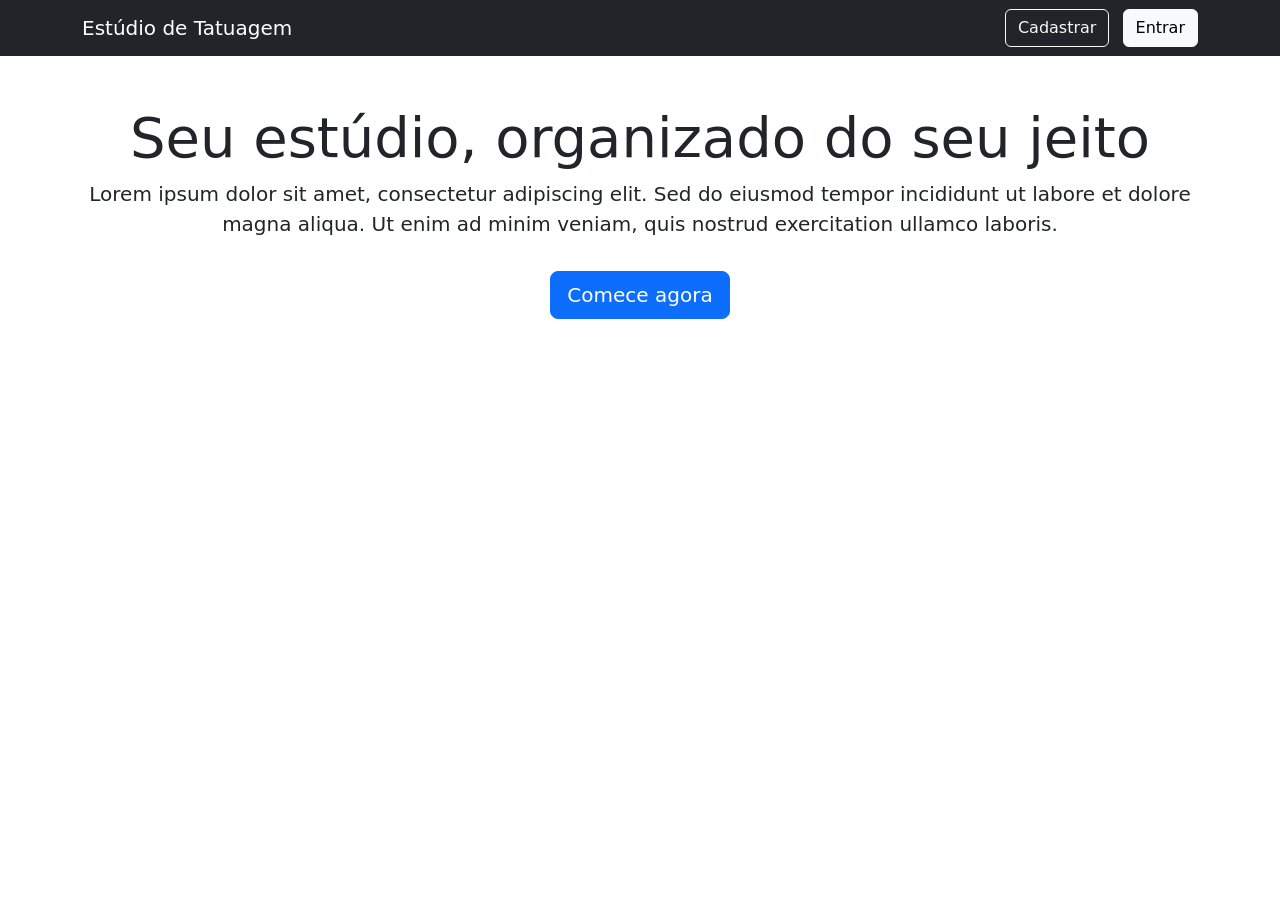
==== frontend/index.html @ 2a19530a "Aula 11, 12 e 13" ====
<!DOCTYPE html>
<html lang="pt-br">
<head>
  <meta charset="UTF-8">
  <title>Estúdio de Tatuagem</title>
  <link href="https://cdn.jsdelivr.net/npm/bootstrap@5.3.0/dist/css/bootstrap.min.css" rel="stylesheet">
</head>
<body>

  <nav class="navbar navbar-dark bg-dark">
    <div class="container">
      <span class="navbar-brand">Estúdio de Tatuagem</span>
      <div>
        <a href="cadastro.html" class="btn btn-outline-light me-2">Cadastrar</a>
        <a href="login.html" class="btn btn-light">Entrar</a>
      </div>
    </div>
  </nav>

  <div class="container py-5 text-center">
    <h1 class="display-4">Seu estúdio, organizado do seu jeito</h1>
    <p class="lead">
      Lorem ipsum dolor sit amet, consectetur adipiscing elit. Sed do eiusmod
      tempor incididunt ut labore et dolore magna aliqua. Ut enim ad minim
      veniam, quis nostrud exercitation ullamco laboris.
    </p>
    <a href="cadastro.html" class="btn btn-primary btn-lg mt-3">Comece agora</a>
  </div>

</body>
</html>
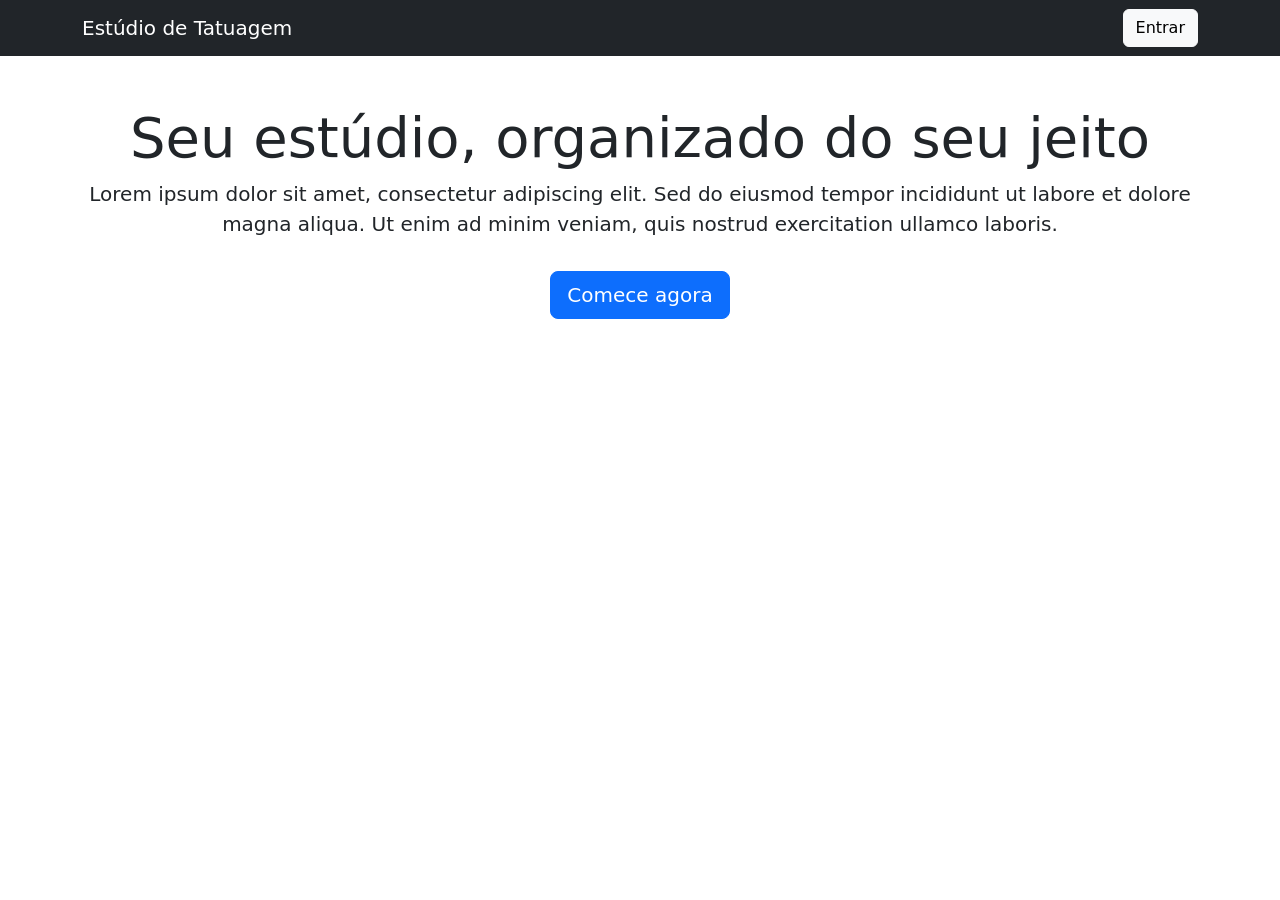
==== commit df2efece: "Aula 14, 15 e 16" ====
--- a/frontend/index.html
+++ b/frontend/index.html
@@ -11,7 +11,6 @@
     <div class="container">
       <span class="navbar-brand">Estúdio de Tatuagem</span>
       <div>
-        <a href="cadastro.html" class="btn btn-outline-light me-2">Cadastrar</a>
         <a href="login.html" class="btn btn-light">Entrar</a>
       </div>
     </div>
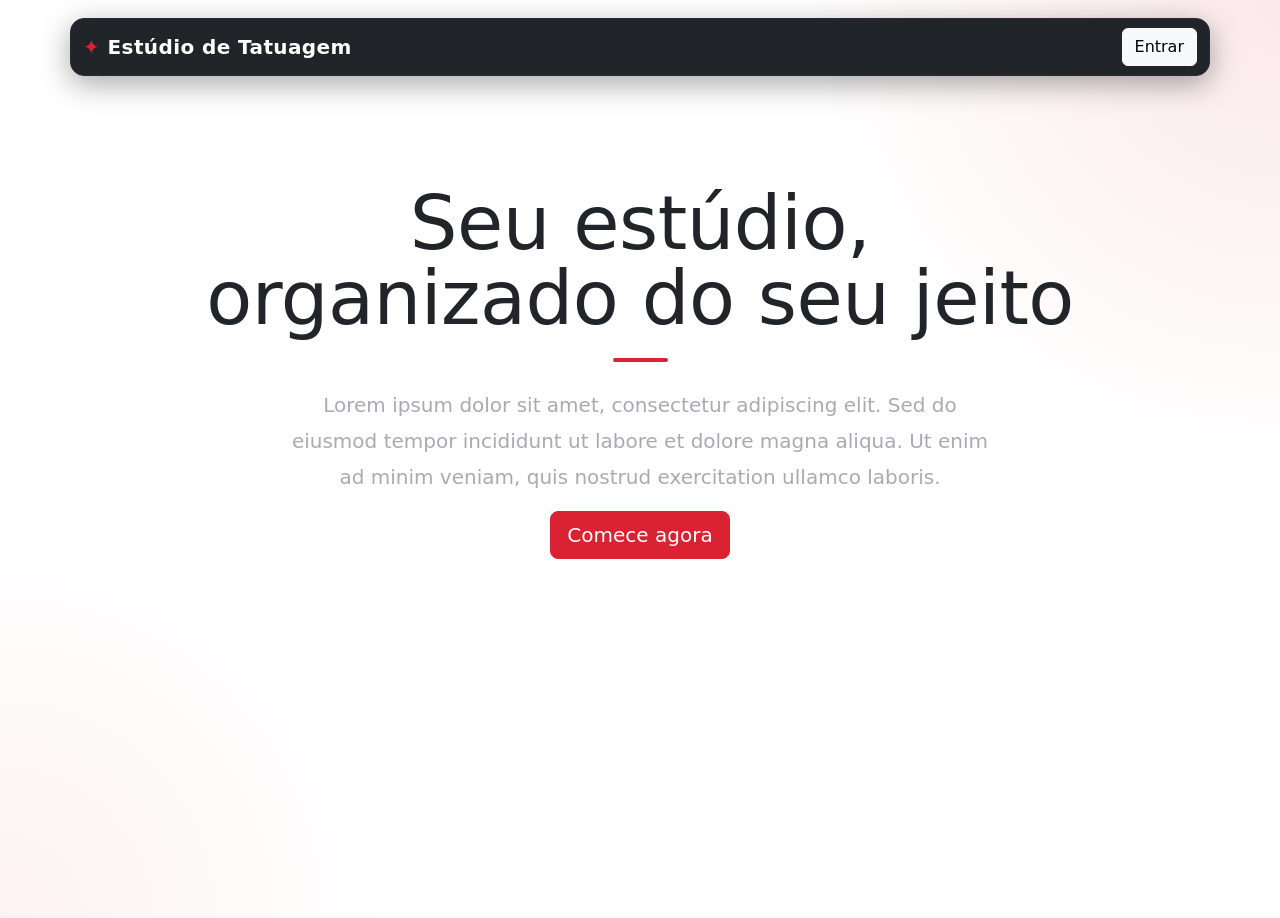
==== commit a0cf1d0e: "implementei o css e arrumei os problemas do meu código" ====
--- a/frontend/index.html
+++ b/frontend/index.html
@@ -3,6 +3,7 @@
 <head>
   <meta charset="UTF-8">
   <title>Estúdio de Tatuagem</title>
+  <link rel="stylesheet" href="style.css">
   <link href="https://cdn.jsdelivr.net/npm/bootstrap@5.3.0/dist/css/bootstrap.min.css" rel="stylesheet">
 </head>
 <body>
--- a/frontend/style.css
+++ b/frontend/style.css
@@ -0,0 +1,409 @@
+:root {
+    --preto: #0b0b0d;
+    --preto-2: #141416;
+    --cinza: #202024;
+    --cinza-claro: #8f8f98;
+    --branco: #f5f5f5;
+    --vermelho: #d92332;
+    --vermelho-hover: #b91d2a;
+    --borda: #2b2b31;
+    --verde: #25a66a;
+    --amarelo: #e5b94c;
+}
+
+* {
+    box-sizing: border-box;
+}
+
+body {
+    margin: 0;
+    min-height: 100vh;
+    background:
+        radial-gradient(
+            circle at top right,
+            rgba(217, 35, 50, 0.10),
+            transparent 30%
+        ),
+        radial-gradient(
+            circle at bottom left,
+            rgba(217, 35, 50, 0.06),
+            transparent 25%
+        ),
+        var(--preto);
+    color: var(--branco);
+    font-family: "Segoe UI", Arial, sans-serif;
+}
+
+
+
+a {
+    color: #fff;
+    text-decoration: none;
+}
+
+a:hover {
+    color: #fff;
+}
+
+.navbar {
+    background: rgba(15, 15, 17, 0.96) !important;
+    border: 1px solid var(--borda);
+    border-radius: 14px;
+    padding: 14px 18px;
+    box-shadow: 0 8px 30px rgba(0, 0, 0, 0.35);
+}
+
+.navbar-brand {
+    color: #fff !important;
+    font-size: 1.25rem;
+    font-weight: 800;
+    letter-spacing: 0.4px;
+}
+
+.navbar-brand::before {
+    content: "✦ ";
+    color: var(--vermelho);
+}
+
+.navbar a.text-light {
+    transition: 0.2s ease;
+    font-weight: 500;
+}
+
+.navbar a.text-light:hover {
+    color: #fff !important;
+    transform: translateY(-1px);
+}
+
+.navbar .btn-outline-light {
+    border-color: #555;
+}
+
+.navbar .btn-outline-light:hover {
+    background: var(--vermelho);
+    border-color: var(--vermelho);
+}
+
+h1 {
+    margin-top: 10px;
+    margin-bottom: 25px;
+    font-weight: 800;
+    letter-spacing: -0.5px;
+}
+
+h1::after {
+    content: "";
+    display: block;
+    width: 55px;
+    height: 4px;
+    margin-top: 10px;
+    background: var(--vermelho);
+    border-radius: 10px;
+}
+
+h2,
+h3 {
+    font-weight: 700;
+}
+
+
+
+form {
+    background: var(--preto-2);
+    border: 1px solid var(--borda);
+    border-radius: 16px;
+    padding: 22px;
+    box-shadow: 0 10px 30px rgba(0, 0, 0, 0.22);
+}
+
+.form-control,
+.form-select {
+    min-height: 44px;
+    background-color: #101013;
+    border: 1px solid #303037;
+    color: #fff;
+    border-radius: 9px;
+    transition:
+        border-color 0.2s,
+        box-shadow 0.2s,
+        background 0.2s;
+}
+
+.form-control::placeholder {
+    color: #777780;
+}
+
+.form-control:focus,
+.form-select:focus {
+    color: #fff;
+    background-color: #111115;
+    border-color: var(--vermelho);
+    box-shadow: 0 0 0 3px rgba(217, 35, 50, 0.14);
+}
+
+.form-select option {
+    background: #151518;
+    color: #fff;
+}
+
+.form-label {
+    color: #d8d8dc;
+    font-weight: 600;
+    margin-bottom: 7px;
+}
+
+
+
+input[type="file"] {
+    padding: 8px;
+}
+
+input[type="file"]::file-selector-button {
+    background: var(--cinza);
+    color: #fff;
+    border: 0;
+    border-radius: 7px;
+    padding: 7px 12px;
+    margin-right: 10px;
+    cursor: pointer;
+}
+
+input[type="file"]::file-selector-button:hover {
+    background: #303038;
+}
+
+
+
+.btn {
+    border-radius: 9px;
+    font-weight: 700;
+    transition: 0.2s ease;
+}
+
+.btn-primary {
+    background: var(--vermelho) !important;
+    border-color: var(--vermelho) !important;
+}
+
+.btn-primary:hover {
+    background: var(--vermelho-hover) !important;
+    border-color: var(--vermelho-hover) !important;
+    transform: translateY(-1px);
+}
+
+.btn-secondary {
+    background: #29292f !important;
+    border-color: #38383f !important;
+}
+
+.btn-secondary:hover {
+    background: #35353c !important;
+    transform: translateY(-1px);
+}
+
+.btn-danger {
+    background: #b8202d;
+    border-color: #b8202d;
+}
+
+.btn-success {
+    background: var(--verde);
+    border-color: var(--verde);
+}
+
+
+
+.table {
+    margin-top: 20px;
+    overflow: hidden;
+    border-radius: 14px;
+    border-color: var(--borda);
+    color: #eee;
+    vertical-align: middle;
+}
+
+.table > :not(caption) > * > * {
+    background-color: var(--preto-2);
+    color: #eee;
+    border-color: var(--borda);
+    padding: 13px 12px;
+}
+
+.table thead th {
+    background: #242429 !important;
+    color: #fff !important;
+    border-bottom: 2px solid var(--vermelho) !important;
+    font-weight: 700;
+    white-space: nowrap;
+}
+
+.table tbody tr {
+    transition: background 0.15s ease;
+}
+
+.table tbody tr:hover td {
+    background: #1c1c21 !important;
+}
+
+.table a {
+    color: #ff6975;
+}
+
+
+
+body:has(.navbar) .container {
+    position: relative;
+}
+
+body .row.g-3 > [class*="col-"] a.btn {
+    min-height: 90px;
+    display: flex;
+    align-items: center;
+    justify-content: center;
+    font-size: 1.05rem;
+    border-radius: 14px;
+    box-shadow: 0 8px 20px rgba(0, 0, 0, 0.2);
+}
+
+
+body > .container[style*="max-width"] {
+    margin-top: 7vh;
+    background: var(--preto-2);
+    border: 1px solid var(--borda);
+    border-radius: 20px;
+    padding: 38px !important;
+    box-shadow: 0 20px 60px rgba(0, 0, 0, 0.45);
+}
+
+body > .container[style*="max-width"] h1 {
+    text-align: center;
+}
+
+body > .container[style*="max-width"] form {
+    padding: 0;
+    border: 0;
+    box-shadow: none;
+    background: transparent;
+}
+
+body > .container[style*="max-width"] p {
+    color: var(--cinza-claro);
+}
+
+body > .container[style*="max-width"] p a {
+    color: #ff5967;
+    font-weight: 700;
+}
+
+
+body:not(.container) > .navbar {
+    margin: 18px auto 0;
+    max-width: 1140px;
+}
+
+body > .container.py-5.text-center {
+    max-width: 900px;
+    padding-top: 110px !important;
+    padding-bottom: 100px !important;
+}
+
+body > .container.py-5.text-center h1 {
+    font-size: clamp(2.4rem, 6vw, 4.7rem);
+    line-height: 1;
+    margin-bottom: 25px;
+}
+
+body > .container.py-5.text-center h1::after {
+    margin: 22px auto 0;
+}
+
+body > .container.py-5.text-center .lead {
+    color: #aaaab2;
+    line-height: 1.8;
+    max-width: 720px;
+    margin: auto;
+}
+
+
+#lista-estilos {
+    padding: 12px;
+    background: #101013;
+    border: 1px solid var(--borda);
+    border-radius: 10px;
+}
+
+#lista-estilos label,
+#lista-estilos .form-check {
+    color: #ddd;
+}
+
+
+.badge {
+    border-radius: 7px;
+    padding: 6px 9px;
+}
+
+@media (max-width: 900px) {
+
+    .navbar {
+        border-radius: 10px;
+    }
+
+    .navbar .container {
+        gap: 15px;
+    }
+
+    .navbar .container > div {
+        display: flex;
+        flex-wrap: wrap;
+        gap: 8px;
+    }
+
+    .navbar a.text-light {
+        margin-right: 8px !important;
+    }
+
+    .table {
+        display: block;
+        overflow-x: auto;
+        white-space: nowrap;
+    }
+}
+
+@media (max-width: 576px) {
+
+    body {
+        padding-left: 12px !important;
+        padding-right: 12px !important;
+    }
+
+    .navbar {
+        padding: 12px;
+    }
+
+    .navbar .container {
+        flex-direction: column;
+        align-items: stretch;
+    }
+
+    .navbar .container > div {
+        justify-content: center;
+    }
+
+    h1 {
+        font-size: 1.8rem;
+    }
+
+    form {
+        padding: 16px;
+    }
+
+    body > .container[style*="max-width"] {
+        margin-top: 3vh;
+        padding: 25px !important;
+    }
+
+    body > .container.py-5.text-center {
+        padding-top: 70px !important;
+    }
+}
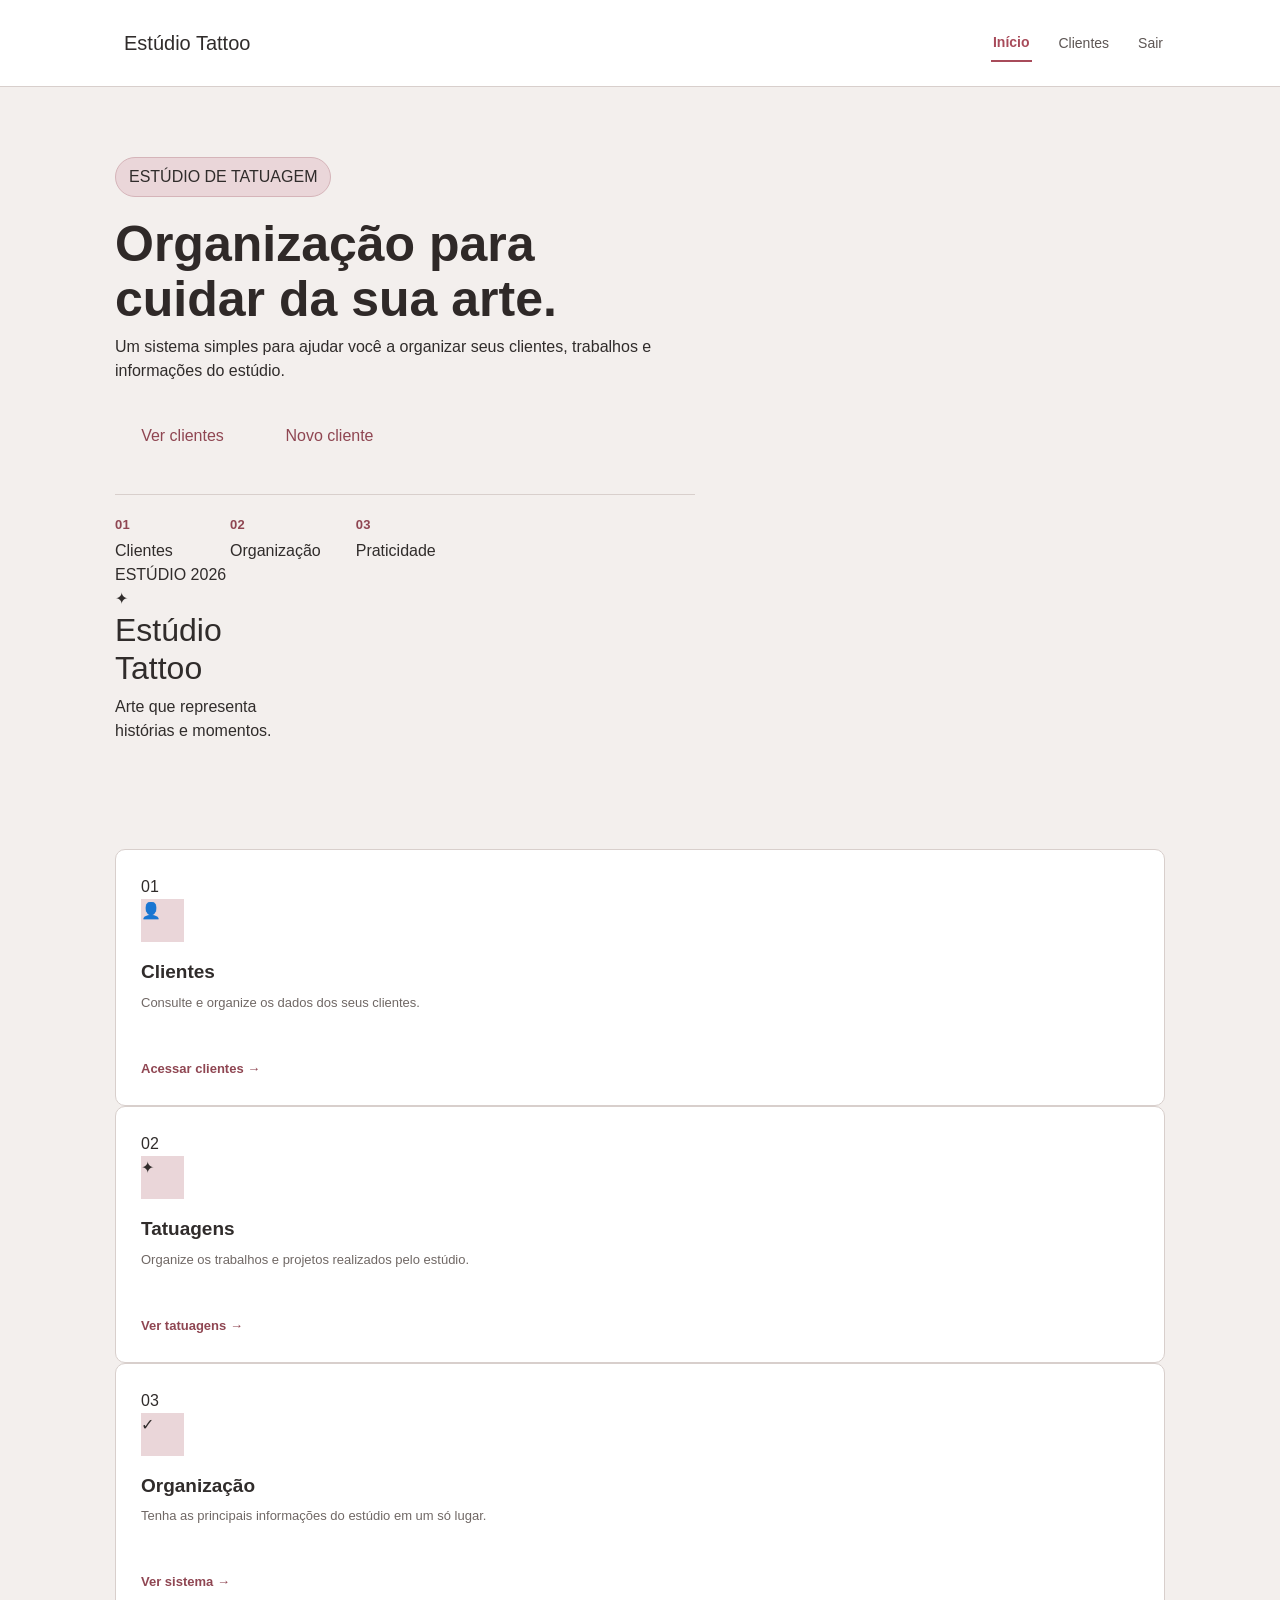
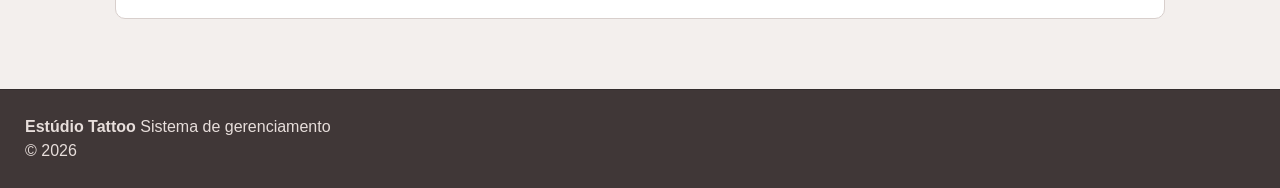
==== commit e69039a4: "atualização do css e do index" ====
--- a/frontend/index.html
+++ b/frontend/index.html
@@ -1,31 +1,209 @@
 <!DOCTYPE html>
 <html lang="pt-br">
+
 <head>
-  <meta charset="UTF-8">
-  <title>Estúdio de Tatuagem</title>
-  <link rel="stylesheet" href="style.css">
-  <link href="https://cdn.jsdelivr.net/npm/bootstrap@5.3.0/dist/css/bootstrap.min.css" rel="stylesheet">
+    <meta charset="UTF-8">
+    <meta name="viewport" content="width=device-width, initial-scale=1.0">
+
+    <title>Estúdio Tattoo</title>
+
+    <link href="https://cdn.jsdelivr.net/npm/bootstrap@5.3.3/dist/css/bootstrap.min.css" rel="stylesheet">
+    <link rel="stylesheet" href="style.css">
 </head>
+
 <body>
 
-  <nav class="navbar navbar-dark bg-dark">
-    <div class="container">
-      <span class="navbar-brand">Estúdio de Tatuagem</span>
-      <div>
-        <a href="login.html" class="btn btn-light">Entrar</a>
-      </div>
-    </div>
-  </nav>
-
-  <div class="container py-5 text-center">
-    <h1 class="display-4">Seu estúdio, organizado do seu jeito</h1>
-    <p class="lead">
-      Lorem ipsum dolor sit amet, consectetur adipiscing elit. Sed do eiusmod
-      tempor incididunt ut labore et dolore magna aliqua. Ut enim ad minim
-      veniam, quis nostrud exercitation ullamco laboris.
-    </p>
-    <a href="cadastro.html" class="btn btn-primary btn-lg mt-3">Comece agora</a>
-  </div>
+    <!-- MENU -->
+    <nav class="navbar">
+        <div class="container">
+
+            <a class="navbar-brand" href="index.html">
+                <span class="logo-ponto"></span>
+                Estúdio Tattoo
+            </a>
+
+            <div class="menu">
+                <a href="index.html" class="menu-ativo">Início</a>
+                <a href="clientes.html">Clientes</a>
+                <a href="login.html">Sair</a>
+            </div>
+
+        </div>
+    </nav>
+
+
+    <!-- APRESENTAÇÃO -->
+    <main class="inicio">
+
+        <div class="inicio-conteudo">
+
+            <div class="inicio-tag">
+                ESTÚDIO DE TATUAGEM
+            </div>
+
+            <h1>
+                Organização para<br>
+                cuidar da sua arte.
+            </h1>
+
+            <p>
+                Um sistema simples para ajudar você a organizar
+                seus clientes, trabalhos e informações do estúdio.
+            </p>
+
+            <div class="inicio-botoes">
+                <a href="clientes.html" class="btn-principal">
+                    Ver clientes
+                </a>
+
+                <a href="clientes.html" class="btn-secundario">
+                    Novo cliente
+                </a>
+            </div>
+
+            <div class="inicio-info">
+
+                <div>
+                    <strong>01</strong>
+                    <span>Clientes</span>
+                </div>
+
+                <div>
+                    <strong>02</strong>
+                    <span>Organização</span>
+                </div>
+
+                <div>
+                    <strong>03</strong>
+                    <span>Praticidade</span>
+                </div>
+
+            </div>
+
+        </div>
+
+
+        <!-- DESTAQUE -->
+        <div class="inicio-destaque">
+
+            <div class="destaque-fundo"></div>
+
+            <div class="destaque-card">
+
+                <div class="destaque-topo">
+                    <span>ESTÚDIO</span>
+                    <span>2026</span>
+                </div>
+
+                <div class="destaque-simbolo">
+                    ✦
+                </div>
+
+                <h2>
+                    Estúdio<br>
+                    Tattoo
+                </h2>
+
+                <div class="destaque-linha"></div>
+
+                <p>
+                    Arte que representa<br>
+                    histórias e momentos.
+                </p>
+
+            </div>
+
+        </div>
+
+    </main>
+
+
+    <!-- CARDS -->
+    <section class="dashboard">
+
+        <div class="card-dashboard">
+
+            <div class="card-numero">01</div>
+
+            <div class="card-icone">
+                👤
+            </div>
+
+            <h3>Clientes</h3>
+
+            <p>
+                Consulte e organize os dados
+                dos seus clientes.
+            </p>
+
+            <a href="clientes.html">
+                Acessar clientes
+                <span>→</span>
+            </a>
+
+        </div>
+
+
+        <div class="card-dashboard">
+
+            <div class="card-numero">02</div>
+
+            <div class="card-icone">
+                ✦
+            </div>
+
+            <h3>Tatuagens</h3>
+
+            <p>
+                Organize os trabalhos e projetos
+                realizados pelo estúdio.
+            </p>
+
+            <a href="#">
+                Ver tatuagens
+                <span>→</span>
+            </a>
+
+        </div>
+
+
+        <div class="card-dashboard">
+
+            <div class="card-numero">03</div>
+
+            <div class="card-icone">
+                ✓
+            </div>
+
+            <h3>Organização</h3>
+
+            <p>
+                Tenha as principais informações
+                do estúdio em um só lugar.
+            </p>
+
+            <a href="#">
+                Ver sistema
+                <span>→</span>
+            </a>
+
+        </div>
+
+    </section>
+
+
+    <!-- RODAPÉ -->
+    <footer>
+
+        <div>
+            <strong>Estúdio Tattoo</strong>
+            <span>Sistema de gerenciamento</span>
+        </div>
+
+        <span>© 2026</span>
+
+    </footer>
 
 </body>
+
 </html>
--- a/frontend/style.css
+++ b/frontend/style.css
@@ -1,409 +1,420 @@
-:root {
-    --preto: #0b0b0d;
-    --preto-2: #141416;
-    --cinza: #202024;
-    --cinza-claro: #8f8f98;
-    --branco: #f5f5f5;
-    --vermelho: #d92332;
-    --vermelho-hover: #b91d2a;
-    --borda: #2b2b31;
-    --verde: #25a66a;
-    --amarelo: #e5b94c;
-}
-
 * {
-    box-sizing: border-box;
-}
-
+    box-sizing:border-box;
+    margin:0;
+    padding:0;
+    -webkit-font-smoothing:antialiased;
+    text-rendering:optimizeLegibility;
+}
 body {
-    margin: 0;
-    min-height: 100vh;
-    background:
-        radial-gradient(
-            circle at top right,
-            rgba(217, 35, 50, 0.10),
-            transparent 30%
-        ),
-        radial-gradient(
-            circle at bottom left,
-            rgba(217, 35, 50, 0.06),
-            transparent 25%
-        ),
-        var(--preto);
-    color: var(--branco);
-    font-family: "Segoe UI", Arial, sans-serif;
-}
-
-
-
+    min-height:100vh;
+    background:#f3efed;
+    color:#302c2b;
+    font-family:Arial,Helvetica,sans-serif;
+    line-height:1.5;
+}
 a {
-    color: #fff;
-    text-decoration: none;
-}
-
+    color:#8f4652;
+    text-decoration:none;
+    transition:.2s;
+    font-weight:500;
+    outline:none;
+}
 a:hover {
-    color: #fff;
-}
-
+    color:#6f303b;
+    text-decoration:none;
+    opacity:1;
+    transition:.2s;
+    cursor:pointer;
+}
+button {
+    font-family:inherit;
+    cursor:pointer;
+    border:0;
+    transition:.2s;
+    outline:none;
+}
+input,select,textarea {
+    font-family:inherit;
+    color:#302c2b;
+    background:#fff;
+    border:1px solid #c9bfbc;
+    outline:none;
+}
+input:focus,select:focus,textarea:focus {
+    border-color:#a84b5a;
+    box-shadow:0 0 0 3px rgba(168,75,90,.14);
+    background:#fff;
+    outline:none;
+    transition:.2s;
+}
+.container {
+    width:100%;
+    max-width:1100px;
+    margin:0 auto;
+    padding:0 25px;
+    position:relative;
+}
 .navbar {
-    background: rgba(15, 15, 17, 0.96) !important;
-    border: 1px solid var(--borda);
-    border-radius: 14px;
-    padding: 14px 18px;
-    box-shadow: 0 8px 30px rgba(0, 0, 0, 0.35);
-}
-
+    width:100%;
+    min-height:70px;
+    background:#fff;
+    border-bottom:1px solid #d8cfcc;
+    display:flex;
+}
+.navbar .container {
+    display:flex;
+    align-items:center;
+    justify-content:space-between;
+    min-height:70px;
+    gap:25px;
+}
 .navbar-brand {
-    color: #fff !important;
-    font-size: 1.25rem;
-    font-weight: 800;
-    letter-spacing: 0.4px;
-}
-
-.navbar-brand::before {
-    content: "✦ ";
-    color: var(--vermelho);
-}
-
-.navbar a.text-light {
-    transition: 0.2s ease;
-    font-weight: 500;
-}
-
-.navbar a.text-light:hover {
-    color: #fff !important;
-    transform: translateY(-1px);
-}
-
-.navbar .btn-outline-light {
-    border-color: #555;
-}
-
-.navbar .btn-outline-light:hover {
-    background: var(--vermelho);
-    border-color: var(--vermelho);
-}
-
-h1 {
-    margin-top: 10px;
-    margin-bottom: 25px;
-    font-weight: 800;
-    letter-spacing: -0.5px;
-}
-
-h1::after {
-    content: "";
-    display: block;
-    width: 55px;
-    height: 4px;
-    margin-top: 10px;
-    background: var(--vermelho);
-    border-radius: 10px;
-}
-
-h2,
-h3 {
-    font-weight: 700;
-}
-
-
-
-form {
-    background: var(--preto-2);
-    border: 1px solid var(--borda);
-    border-radius: 16px;
-    padding: 22px;
-    box-shadow: 0 10px 30px rgba(0, 0, 0, 0.22);
-}
-
-.form-control,
-.form-select {
-    min-height: 44px;
-    background-color: #101013;
-    border: 1px solid #303037;
-    color: #fff;
-    border-radius: 9px;
-    transition:
-        border-color 0.2s,
-        box-shadow 0.2s,
-        background 0.2s;
-}
-
-.form-control::placeholder {
-    color: #777780;
-}
-
-.form-control:focus,
-.form-select:focus {
-    color: #fff;
-    background-color: #111115;
-    border-color: var(--vermelho);
-    box-shadow: 0 0 0 3px rgba(217, 35, 50, 0.14);
-}
-
-.form-select option {
-    background: #151518;
-    color: #fff;
-}
-
-.form-label {
-    color: #d8d8dc;
-    font-weight: 600;
-    margin-bottom: 7px;
-}
-
-
-
-input[type="file"] {
-    padding: 8px;
-}
-
-input[type="file"]::file-selector-button {
-    background: var(--cinza);
-    color: #fff;
-    border: 0;
-    border-radius: 7px;
-    padding: 7px 12px;
-    margin-right: 10px;
-    cursor: pointer;
-}
-
-input[type="file"]::file-selector-button:hover {
-    background: #303038;
-}
-
-
-
-.btn {
-    border-radius: 9px;
-    font-weight: 700;
-    transition: 0.2s ease;
-}
-
-.btn-primary {
-    background: var(--vermelho) !important;
-    border-color: var(--vermelho) !important;
-}
-
-.btn-primary:hover {
-    background: var(--vermelho-hover) !important;
-    border-color: var(--vermelho-hover) !important;
-    transform: translateY(-1px);
-}
-
-.btn-secondary {
-    background: #29292f !important;
-    border-color: #38383f !important;
-}
-
-.btn-secondary:hover {
-    background: #35353c !important;
-    transform: translateY(-1px);
-}
-
-.btn-danger {
-    background: #b8202d;
-    border-color: #b8202d;
-}
-
-.btn-success {
-    background: var(--verde);
-    border-color: var(--verde);
-}
-
-
-
+    display:flex;
+    align-items:center;
+    gap:9px;
+    color:#302c2b!important;
+    font-size:20px;
+}
+.menu {
+    display:flex;
+    align-items:center;
+    gap:25px;
+    list-style:none;
+    margin-left:auto;
+}
+.menu a {
+    color:#5d5654!important;
+    font-size:14px;
+    font-weight:500;
+    padding:7px 2px;
+    transition:.2s;
+}
+.menu a:hover,.menu .menu-ativo {
+    color:#a84b5a!important;
+    background:transparent;
+    opacity:1;
+    font-weight:600;
+    border-bottom:2px solid #a84b5a;
+}
+.inicio {
+    width:100%;
+    max-width:1100px;
+    min-height:550px;
+    margin:0 auto;
+    padding:70px 25px;
+}
+.inicio-conteudo {
+    max-width:580px;
+    display:block;
+    position:relative;
+    z-index:2;
+    text-align:left;
+}
+.inicio-tag {
+    display:inline-block;
+    padding:7px 13px;
+    background:#ead6d9;
+    border:1px solid #d5b4b9;
+    border-radius:20px;
+}
+.inicio-conteudo h1 {
+    margin-top:20px;
+    color:#2f2928;
+    font-size:50px;
+    line-height:1.1;
+    font-weight:700;
+}
+.inicio-descricao {
+    max-width:500px;
+    margin-top:20px;
+    color:#665e5b;
+    font-size:16px;
+    line-height:1.7;
+}
+.inicio-botoes {
+    display:flex;
+    gap:12px;
+    margin-top:30px;
+    align-items:center;
+    flex-wrap:wrap;
+}
+.btn-principal {
+    display:inline-flex;
+    align-items:center;
+    justify-content:center;
+    min-width:135px;
+    padding:11px 20px;
+}
+.btn-principal:hover {
+    background:#843844;
+    border-color:#843844;
+    color:#fff!important;
+    transform:translateY(-1px);
+    box-shadow:0 5px 14px rgba(132,56,68,.18);
+}
+.btn-secundario {
+    display:inline-flex;
+    align-items:center;
+    justify-content:center;
+    min-width:135px;
+    padding:11px 20px;
+}
+.btn-secundario:hover {
+    background:#d8ceca;
+    border-color:#b9aaa5;
+    color:#342e2c!important;
+    transform:translateY(-1px);
+    box-shadow:0 4px 12px rgba(60,50,45,.08);
+}
+.inicio-info {
+    display:flex;
+    gap:35px;
+    margin-top:35px;
+    padding-top:20px;
+    border-top:1px solid #d8cfcc;
+}
+.inicio-info div {
+    display:flex;
+    flex-direction:column;
+    gap:4px;
+    min-width:80px;
+    text-align:left;
+}
+.inicio-info strong {
+    color:#8f4652;
+    font-size:13px;
+    font-weight:700;
+    display:block;
+    letter-spacing:.2px;
+}
+.inicio-card {
+    width:280px;
+    min-height:280px;
+    padding:30px;
+    background:#fff;
+    border:1px solid #d8cfcc;
+}
+.card-simbolo {
+    width:65px;
+    height:65px;
+    margin-bottom:20px;
+    display:flex;
+    background:#ead6d9;
+}
+.inicio-card h2 {
+    margin-bottom:10px;
+    color:#302c2b;
+    font-size:22px;
+    font-weight:700;
+    line-height:1.2;
+}
+.inicio-card p {
+    color:#706865;
+    font-size:14px;
+    line-height:1.6;
+    margin:0;
+    max-width:220px;
+}
+.dashboard {
+    width:100%;
+    max-width:1100px;
+    margin:0 auto;
+    padding:20px 25px 70px;
+    display:grid;
+}
+.card-dashboard {
+    position:relative;
+    padding:25px;
+    background:#fff;
+    border:1px solid #d8cfcc;
+    border-radius:10px;
+}
+.card-dashboard:hover {
+    transform:translateY(-3px);
+    border-color:#b9a9a5;
+    box-shadow:0 8px 20px rgba(65,52,48,.08);
+    transition:.2s;
+    background:#fff;
+}
+.card-icone {
+    width:43px;
+    height:43px;
+    margin-bottom:18px;
+    display:flex;
+    background:#ead6d9;
+}
+.card-dashboard h3 {
+    margin-bottom:8px;
+    color:#302c2b;
+    font-size:19px;
+    font-weight:700;
+    line-height:1.3;
+}
+.card-dashboard p {
+    min-height:45px;
+    margin-bottom:18px;
+    color:#706865;
+    font-size:13px;
+    line-height:1.6;
+}
+.card-dashboard a {
+    color:#8f4652;
+    font-size:13px;
+    font-weight:600;
+    display:inline-block;
+    transition:.2s;
+}
+.page {
+    width:100%;
+    max-width:1100px;
+    margin:0 auto;
+    padding:50px 25px;
+    position:relative;
+}
+.titulo {
+    margin-bottom:8px;
+    color:#302c2b;
+    font-size:28px;
+    line-height:1.2;
+    font-weight:700;
+}
+.subtitulo {
+    margin-bottom:25px;
+    color:#706865;
+    font-size:14px;
+    line-height:1.5;
+    max-width:700px;
+}
+.form-group {
+    margin-bottom:18px;
+    width:100%;
+    display:block;
+    position:relative;
+    text-align:left;
+}
+label {
+    display:block;
+    margin-bottom:7px;
+    color:#4e4745;
+    font-size:14px;
+    font-weight:600;
+}
 .table {
-    margin-top: 20px;
-    overflow: hidden;
-    border-radius: 14px;
-    border-color: var(--borda);
-    color: #eee;
-    vertical-align: middle;
-}
-
-.table > :not(caption) > * > * {
-    background-color: var(--preto-2);
-    color: #eee;
-    border-color: var(--borda);
-    padding: 13px 12px;
-}
-
+    width:100%;
+    margin-top:20px;
+    background:#fff;
+    border:1px solid #d8cfcc;
+    border-radius:8px;
+}
 .table thead th {
-    background: #242429 !important;
-    color: #fff !important;
-    border-bottom: 2px solid var(--vermelho) !important;
-    font-weight: 700;
-    white-space: nowrap;
-}
-
-.table tbody tr {
-    transition: background 0.15s ease;
-}
-
+    padding:14px;
+    background:#4a4040!important;
+    border-bottom:1px solid #3b3333;
+    color:#fff!important;
+    font-size:13px;
+}
+.table tbody td {
+    padding:13px 14px;
+    background:#fff!important;
+    border-bottom:1px solid #e5dedb;
+    color:#514947!important;
+    font-size:14px;
+}
 .table tbody tr:hover td {
-    background: #1c1c21 !important;
-}
-
+    background:#f1e8e8!important;
+    color:#3d3533!important;
+    transition:.15s;
+    border-bottom-color:#d9c9c9;
+    cursor:default;
+}
+.table tbody td:nth-child(2) {
+    color:#a84b5a!important;
+    font-weight:700;
+    cursor:pointer;
+    transition:.2s;
+    text-decoration:none;
+}
+.table tbody tr:hover td:nth-child(2) {
+    color:#3f718e!important;
+    font-weight:700;
+    text-decoration:none;
+    transition:.2s;
+    cursor:pointer;
+}
 .table a {
-    color: #ff6975;
-}
-
-
-
-body:has(.navbar) .container {
-    position: relative;
-}
-
-body .row.g-3 > [class*="col-"] a.btn {
-    min-height: 90px;
-    display: flex;
-    align-items: center;
-    justify-content: center;
-    font-size: 1.05rem;
-    border-radius: 14px;
-    box-shadow: 0 8px 20px rgba(0, 0, 0, 0.2);
-}
-
-
-body > .container[style*="max-width"] {
-    margin-top: 7vh;
-    background: var(--preto-2);
-    border: 1px solid var(--borda);
-    border-radius: 20px;
-    padding: 38px !important;
-    box-shadow: 0 20px 60px rgba(0, 0, 0, 0.45);
-}
-
-body > .container[style*="max-width"] h1 {
-    text-align: center;
-}
-
-body > .container[style*="max-width"] form {
-    padding: 0;
-    border: 0;
-    box-shadow: none;
-    background: transparent;
-}
-
-body > .container[style*="max-width"] p {
-    color: var(--cinza-claro);
-}
-
-body > .container[style*="max-width"] p a {
-    color: #ff5967;
-    font-weight: 700;
-}
-
-
-body:not(.container) > .navbar {
-    margin: 18px auto 0;
-    max-width: 1140px;
-}
-
-body > .container.py-5.text-center {
-    max-width: 900px;
-    padding-top: 110px !important;
-    padding-bottom: 100px !important;
-}
-
-body > .container.py-5.text-center h1 {
-    font-size: clamp(2.4rem, 6vw, 4.7rem);
-    line-height: 1;
-    margin-bottom: 25px;
-}
-
-body > .container.py-5.text-center h1::after {
-    margin: 22px auto 0;
-}
-
-body > .container.py-5.text-center .lead {
-    color: #aaaab2;
-    line-height: 1.8;
-    max-width: 720px;
-    margin: auto;
-}
-
-
-#lista-estilos {
-    padding: 12px;
-    background: #101013;
-    border: 1px solid var(--borda);
-    border-radius: 10px;
-}
-
-#lista-estilos label,
-#lista-estilos .form-check {
-    color: #ddd;
-}
-
-
-.badge {
-    border-radius: 7px;
-    padding: 6px 9px;
-}
-
-@media (max-width: 900px) {
-
-    .navbar {
-        border-radius: 10px;
-    }
-
-    .navbar .container {
-        gap: 15px;
-    }
-
-    .navbar .container > div {
-        display: flex;
-        flex-wrap: wrap;
-        gap: 8px;
-    }
-
-    .navbar a.text-light {
-        margin-right: 8px !important;
-    }
-
-    .table {
-        display: block;
-        overflow-x: auto;
-        white-space: nowrap;
-    }
-}
-
-@media (max-width: 576px) {
-
-    body {
-        padding-left: 12px !important;
-        padding-right: 12px !important;
-    }
-
-    .navbar {
-        padding: 12px;
-    }
-
-    .navbar .container {
-        flex-direction: column;
-        align-items: stretch;
-    }
-
-    .navbar .container > div {
-        justify-content: center;
-    }
-
-    h1 {
-        font-size: 1.8rem;
-    }
-
-    form {
-        padding: 16px;
-    }
-
-    body > .container[style*="max-width"] {
-        margin-top: 3vh;
-        padding: 25px !important;
-    }
-
-    body > .container.py-5.text-center {
-        padding-top: 70px !important;
-    }
+    color:#a84b5a!important;
+    font-weight:600;
+    text-decoration:none;
+    transition:.2s;
+    font-size:13px;
+}
+.table a:hover {
+    color:#6f303b!important;
+    text-decoration:underline;
+    transition:.2s;
+    opacity:1;
+    cursor:pointer;
+}
+.mensagem {
+    padding:12px 15px;
+    margin:15px 0;
+    background:#ead6d9;
+    border:1px solid #d5b4b9;
+    border-radius:6px;
+}
+.mensagem {
+    color:#743640;
+    font-size:14px;
+    line-height:1.5;
+    font-weight:500;
+    display:block;
+}
+.login {
+    min-height:100vh;
+    display:flex;
+    align-items:center;
+    justify-content:center;
+    padding:30px;
+}
+.login-container {
+    width:100%;
+    max-width:400px;
+    padding:35px;
+    background:#fff;
+    border:1px solid #d8cfcc;
+}
+.login-container h1 {
+    margin-bottom:8px;
+    text-align:center;
+    color:#302c2b;
+    font-size:27px;
+    font-weight:700;
+}
+.login-container p {
+    margin-bottom:25px;
+    color:#706865;
+    text-align:center;
+    font-size:14px;
+    line-height:1.5;
+}
+.login-container .btn {
+    width:100%;
+    margin-top:10px;
+    min-height:42px;
+    display:flex;
+    justify-content:center;
+}
+.item {
+    padding:18px;
+    background:#fff;
+    border:1px solid #d8cfcc;
+    border-radius:8px;
+    transition:.2s;
+}
+footer {
+    width:100%;
+    padding:25px;
+    background:#403737;
+    border-top:1px solid #332d2d;
+    color:#e7dedb;
 }
